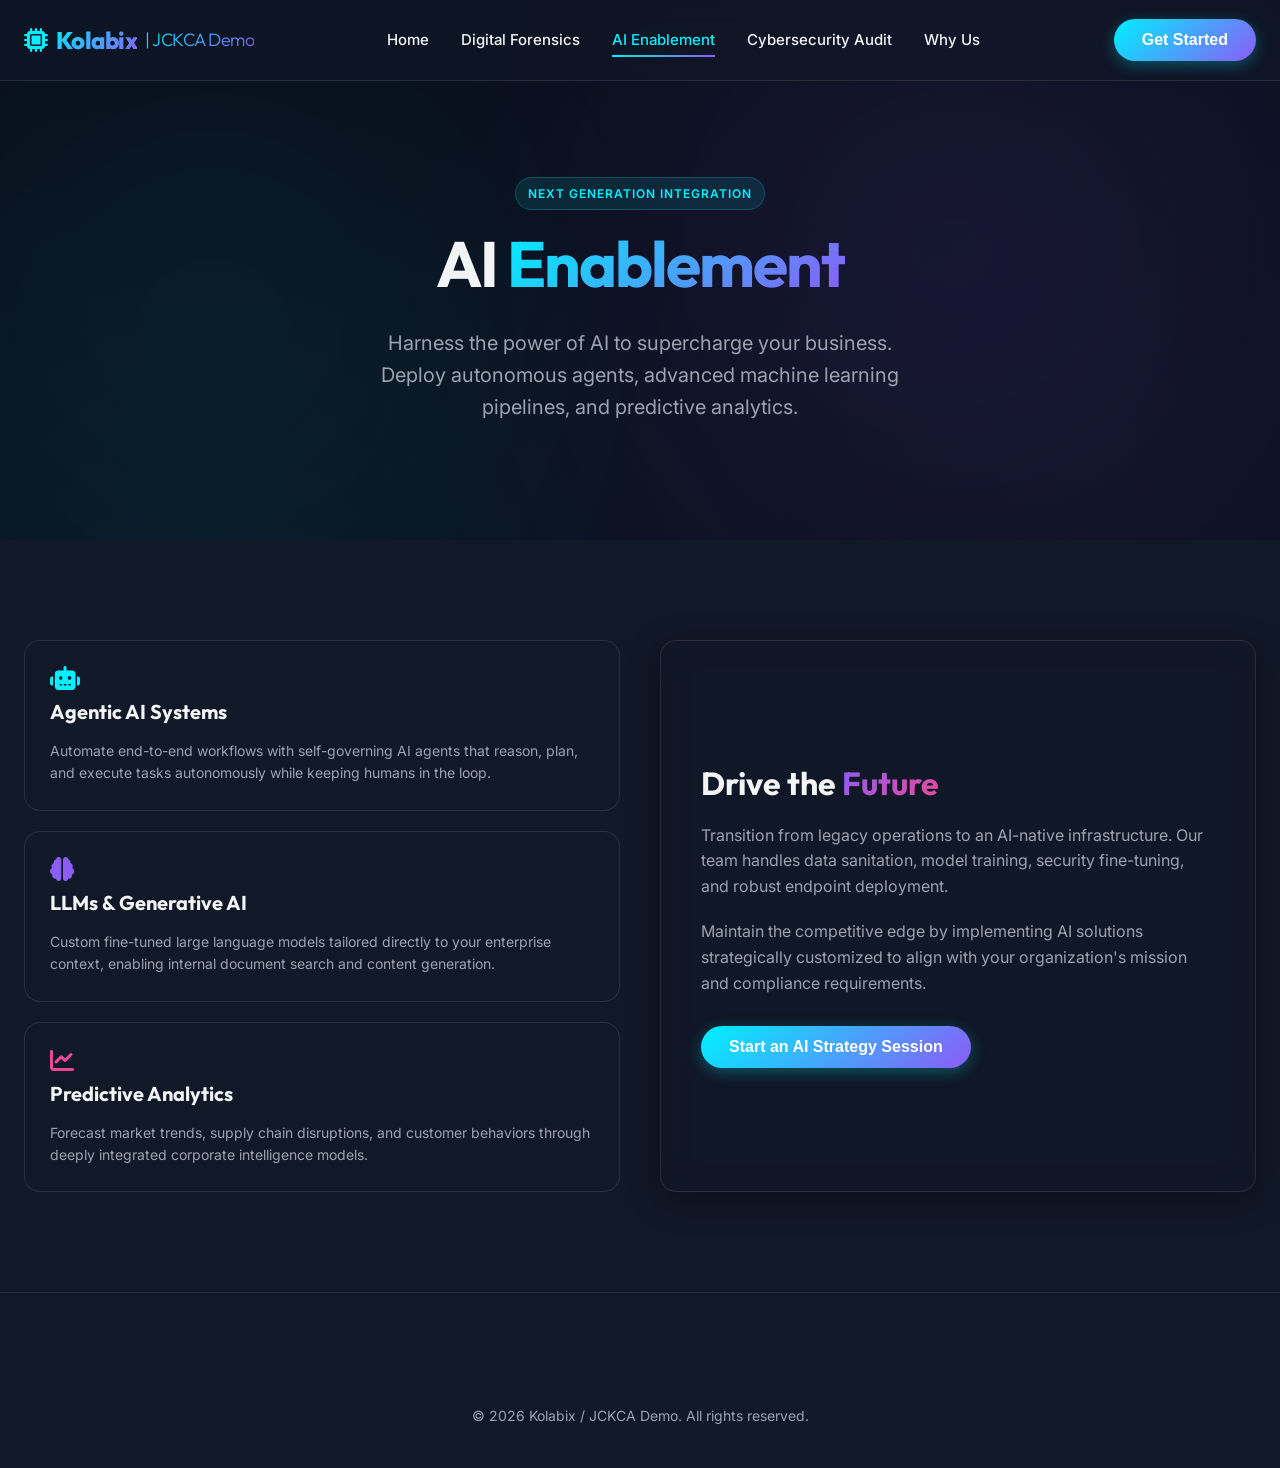
==== AI Enablement.html @ 346cc745 "Add modern hi-tech theme and content pages for jckcademo" ====
<!DOCTYPE html>
<html lang="en">
<head>
    <meta charset="UTF-8">
    <meta name="viewport" content="width=device-width, initial-scale=1.0">
    <title>AI Enablement - JCKCA Demo</title>
    <link rel="stylesheet" href="styles.css">
    <link rel="stylesheet" href="https://cdnjs.cloudflare.com/ajax/libs/font-awesome/6.4.0/css/all.min.css">
</head>
<body>
    <header>
        <div class="container nav-container">
            <a href="index.html" class="logo">
                <i class="fa-solid fa-microchip" style="color: var(--accent-cyan)"></i>
                <span>Kolabix</span> <span style="font-weight: 300; font-size: 18px; color: var(--text-secondary)">| JCKCA Demo</span>
            </a>
            
            <ul class="nav-links">
                <li><a href="index.html">Home</a></li>
                <li><a href="Digital%20Forensics.html">Digital Forensics</a></li>
                <li><a href="AI%20Enablement.html" class="active">AI Enablement</a></li>
                <li><a href="Cybersecurity%20Audit.html">Cybersecurity Audit</a></li>
                <li><a href="Why%20Us.html">Why Us</a></li>
            </ul>
            
            <button class="btn btn-primary" onclick="alert('Contact form coming soon!')">Get Started</button>
        </div>
    </header>

    <main>
        <section class="hero" style="min-height: 60vh; padding: 150px 0 50px;">
            <div class="container hero-grid" style="grid-template-columns: 1fr; text-align: center;">
                <div class="hero-content">
                    <span class="badge">Next Generation Integration</span>
                    <h1>AI <span class="text-gradient">Enablement</span></h1>
                    <p style="margin: 0 auto 40px;">Harness the power of AI to supercharge your business. Deploy autonomous agents, advanced machine learning pipelines, and predictive analytics.</p>
                </div>
            </div>
        </section>

        <section class="section-padding" style="background: var(--bg-secondary)">
            <div class="container">
                <div class="grid-2">
                    <div style="display: grid; grid-template-columns: 1fr; gap: 20px;">
                        <div class="feature-card" style="padding: 25px;">
                            <i class="fa-solid fa-robot" style="font-size: 24px; color: var(--accent-cyan); margin-bottom: 10px;"></i>
                            <h3 style="font-size: 20px;">Agentic AI Systems</h3>
                            <p style="font-size: 14px;">Automate end-to-end workflows with self-governing AI agents that reason, plan, and execute tasks autonomously while keeping humans in the loop.</p>
                        </div>
                        <div class="feature-card" style="padding: 25px;">
                            <i class="fa-solid fa-brain" style="font-size: 24px; color: var(--accent-purple); margin-bottom: 10px;"></i>
                            <h3 style="font-size: 20px;">LLMs & Generative AI</h3>
                            <p style="font-size: 14px;">Custom fine-tuned large language models tailored directly to your enterprise context, enabling internal document search and content generation.</p>
                        </div>
                        <div class="feature-card" style="padding: 25px;">
                            <i class="fa-solid fa-chart-line" style="font-size: 24px; color: var(--accent-pink); margin-bottom: 10px;"></i>
                            <h3 style="font-size: 20px;">Predictive Analytics</h3>
                            <p style="font-size: 14px;">Forecast market trends, supply chain disruptions, and customer behaviors through deeply integrated corporate intelligence models.</p>
                        </div>
                    </div>

                    <div class="glass-panel" style="display: flex; flex-direction: column; justify-content: center;">
                        <h2 style="font-size: 32px; margin-bottom: 20px;">Drive the <span class="text-gradient-alt">Future</span></h2>
                        <p style="color: var(--text-secondary); margin-bottom: 20px;">Transition from legacy operations to an AI-native infrastructure. Our team handles data sanitation, model training, security fine-tuning, and robust endpoint deployment.</p>
                        <p style="color: var(--text-secondary); margin-bottom: 30px;">Maintain the competitive edge by implementing AI solutions strategically customized to align with your organization's mission and compliance requirements.</p>
                        <button class="btn btn-primary" style="align-self: flex-start;">Start an AI Strategy Session</button>
                    </div>
                </div>
            </div>
        </section>
    </main>

    <footer style="margin-top: 0">
        <div class="container">
            <div class="footer-bottom" style="border-top: none">
                &copy; 2026 Kolabix / JCKCA Demo. All rights reserved.
            </div>
        </div>
    </footer>
</body>
</html>
---- styles.css ----
@import url('https://fonts.googleapis.com/css2?family=Inter:wght@300;400;500;600;700;800&family=Outfit:wght@400;500;600;700;800&display=swap');

:root {
  --bg-primary: #0a0f1c;
  --bg-secondary: #111827;
  --bg-glass: rgba(17, 24, 39, 0.7);
  --text-primary: #f3f4f6;
  --text-secondary: #9ca3af;
  --accent-cyan: #00f0ff;
  --accent-purple: #8b5cf6;
  --accent-pink: #ec4899;
  
  --gradient-primary: linear-gradient(135deg, var(--accent-cyan), var(--accent-purple));
  --gradient-secondary: linear-gradient(135deg, var(--accent-purple), var(--accent-pink));
  
  --glass-border: rgba(255, 255, 255, 0.1);
  --glass-shadow: 0 8px 32px 0 rgba(0, 0, 0, 0.37);
  
  --card-radius: 16px;
  --transition-fast: 0.2s ease;
  --transition-normal: 0.4s cubic-bezier(0.4, 0, 0.2, 1);
}

* {
  margin: 0;
  padding: 0;
  box-sizing: border-box;
}

body {
  font-family: 'Inter', sans-serif;
  background-color: var(--bg-primary);
  color: var(--text-primary);
  line-height: 1.6;
  overflow-x: hidden;
  background-image: 
    radial-gradient(circle at 15% 50%, rgba(0, 240, 255, 0.05) 0%, transparent 50%),
    radial-gradient(circle at 85% 30%, rgba(139, 92, 246, 0.05) 0%, transparent 50%);
}

h1, h2, h3, h4, h5, h6 {
  font-family: 'Outfit', sans-serif;
  font-weight: 700;
  line-height: 1.2;
}

a {
  text-decoration: none;
  color: inherit;
  transition: color var(--transition-fast);
}

.container {
  max-width: 1280px;
  margin: 0 auto;
  padding: 0 24px;
}

/* Typography elements */
.text-gradient {
  background: var(--gradient-primary);
  -webkit-background-clip: text;
  -webkit-text-fill-color: transparent;
  background-clip: text;
}

.text-gradient-alt {
  background: var(--gradient-secondary);
  -webkit-background-clip: text;
  -webkit-text-fill-color: transparent;
  background-clip: text;
}

/* Header & Nav */
header {
  position: fixed;
  top: 0;
  left: 0;
  width: 100%;
  z-index: 1000;
  background: var(--bg-glass);
  backdrop-filter: blur(12px);
  -webkit-backdrop-filter: blur(12px);
  border-bottom: 1px solid var(--glass-border);
  transition: all var(--transition-normal);
}

.nav-container {
  display: flex;
  justify-content: space-between;
  align-items: center;
  height: 80px;
}

.logo {
  font-family: 'Outfit', sans-serif;
  font-size: 24px;
  font-weight: 800;
  letter-spacing: -0.5px;
  display: flex;
  align-items: center;
  gap: 8px;
}

.logo span {
  background: var(--gradient-primary);
  -webkit-background-clip: text;
  -webkit-text-fill-color: transparent;
}

.nav-links {
  display: flex;
  gap: 32px;
  list-style: none;
}

.nav-links a {
  font-weight: 500;
  font-size: 15px;
  color: var(--text-primary);
  position: relative;
  padding: 8px 0;
}

.nav-links a::after {
  content: '';
  position: absolute;
  bottom: 0;
  left: 0;
  width: 0;
  height: 2px;
  background: var(--gradient-primary);
  transition: width var(--transition-normal);
}

.nav-links a:hover::after,
.nav-links a.active::after {
  width: 100%;
}

.nav-links a.active {
  color: var(--accent-cyan);
}

.btn {
  display: inline-block;
  padding: 12px 28px;
  border-radius: 30px;
  font-weight: 600;
  font-size: 16px;
  cursor: pointer;
  transition: all var(--transition-normal);
  border: none;
  outline: none;
}

.btn-primary {
  background: var(--gradient-primary);
  color: #fff;
  box-shadow: 0 4px 15px rgba(0, 240, 255, 0.3);
}

.btn-primary:hover {
  transform: translateY(-2px);
  box-shadow: 0 8px 25px rgba(0, 240, 255, 0.4);
  background: linear-gradient(135deg, var(--accent-purple), var(--accent-cyan));
}

.btn-outline {
  background: transparent;
  color: var(--text-primary);
  border: 1px solid var(--glass-border);
  backdrop-filter: blur(10px);
}

.btn-outline:hover {
  background: rgba(255, 255, 255, 0.05);
  border-color: var(--accent-cyan);
  color: var(--accent-cyan);
}

/* Hero Section */
.hero {
  padding: 180px 0 100px;
  min-height: 100vh;
  display: flex;
  align-items: center;
  position: relative;
}

.hero::before {
  content: '';
  position: absolute;
  top: 10%;
  right: 10%;
  width: 400px;
  height: 400px;
  background: var(--accent-purple);
  filter: blur(150px);
  opacity: 0.15;
  border-radius: 50%;
  z-index: -1;
}

.hero::after {
  content: '';
  position: absolute;
  bottom: 10%;
  left: 5%;
  width: 300px;
  height: 300px;
  background: var(--accent-cyan);
  filter: blur(150px);
  opacity: 0.15;
  border-radius: 50%;
  z-index: -1;
}

.hero-grid {
  display: grid;
  grid-template-columns: 1fr 1fr;
  gap: 60px;
  align-items: center;
}

.hero-content h1 {
  font-size: 64px;
  margin-bottom: 24px;
  letter-spacing: -2px;
}

.hero-content p {
  font-size: 20px;
  color: var(--text-secondary);
  margin-bottom: 40px;
  max-width: 540px;
}

.hero-btns {
  display: flex;
  gap: 20px;
}

.hero-image {
  position: relative;
}

.glass-panel {
  background: var(--bg-glass);
  backdrop-filter: blur(16px);
  -webkit-backdrop-filter: blur(16px);
  border: 1px solid var(--glass-border);
  border-radius: var(--card-radius);
  padding: 40px;
  box-shadow: var(--glass-shadow);
  position: relative;
  overflow: hidden;
}

.glass-panel::before {
  content: '';
  position: absolute;
  top: 0;
  left: -100%;
  width: 50%;
  height: 100%;
  background: linear-gradient(90deg, transparent, rgba(255,255,255,0.05), transparent);
  transform: skewX(-20deg);
  animation: shine 8s infinite;
}

@keyframes shine {
  0% { left: -100%; }
  20% { left: 200%; }
  100% { left: 200%; }
}

/* Feature Cards */
.section-padding {
  padding: 100px 0;
}

.section-header {
  text-align: center;
  margin-bottom: 64px;
}

.section-header h2 {
  font-size: 40px;
  margin-bottom: 16px;
}

.section-header p {
  color: var(--text-secondary);
  font-size: 18px;
  max-width: 600px;
  margin: 0 auto;
}

.grid-3 {
  display: grid;
  grid-template-columns: repeat(3, 1fr);
  gap: 30px;
}

.grid-2 {
  display: grid;
  grid-template-columns: repeat(2, 1fr);
  gap: 40px;
}

.feature-card {
  background: var(--bg-secondary);
  border: 1px solid var(--glass-border);
  border-radius: var(--card-radius);
  padding: 40px 30px;
  transition: all var(--transition-normal);
  position: relative;
  overflow: hidden;
  z-index: 1;
}

.feature-card::before {
  content: '';
  position: absolute;
  top: 0;
  left: 0;
  width: 100%;
  height: 100%;
  background: var(--gradient-primary);
  opacity: 0;
  z-index: -1;
  transition: opacity var(--transition-normal);
}

.feature-card:hover {
  transform: translateY(-10px);
  border-color: transparent;
  box-shadow: 0 20px 40px rgba(0, 0, 0, 0.4);
}

.feature-card:hover::before {
  opacity: 0.05;
}

.feature-icon {
  width: 60px;
  height: 60px;
  border-radius: 16px;
  background: rgba(255, 255, 255, 0.03);
  display: flex;
  align-items: center;
  justify-content: center;
  margin-bottom: 24px;
  font-size: 28px;
  color: var(--accent-cyan);
  border: 1px solid rgba(0, 240, 255, 0.1);
  transition: all var(--transition-normal);
}

.feature-card:hover .feature-icon {
  background: var(--gradient-primary);
  color: white;
  border-color: transparent;
  transform: scale(1.1) rotate(5deg);
}

.feature-card h3 {
  font-size: 24px;
  margin-bottom: 16px;
}

.feature-card p {
  color: var(--text-secondary);
}

/* Footer */
footer {
  background: var(--bg-secondary);
  border-top: 1px solid var(--glass-border);
  padding: 80px 0 40px;
  margin-top: 50px;
}

.footer-grid {
  display: grid;
  grid-template-columns: 2fr 1fr 1fr 1fr;
  gap: 40px;
  margin-bottom: 60px;
}

.footer-about p {
  color: var(--text-secondary);
  margin-top: 16px;
  max-width: 300px;
}

.footer-links h4 {
  font-size: 18px;
  margin-bottom: 24px;
  color: #fff;
}

.footer-links ul {
  list-style: none;
}

.footer-links li {
  margin-bottom: 12px;
}

.footer-links a {
  color: var(--text-secondary);
}

.footer-links a:hover {
  color: var(--accent-cyan);
}

.footer-bottom {
  text-align: center;
  padding-top: 32px;
  border-top: 1px solid var(--glass-border);
  color: var(--text-secondary);
  font-size: 14px;
}

.badge {
  display: inline-block;
  padding: 6px 12px;
  background: rgba(0, 240, 255, 0.1);
  color: var(--accent-cyan);
  border: 1px solid rgba(0, 240, 255, 0.2);
  border-radius: 20px;
  font-size: 12px;
  font-weight: 600;
  letter-spacing: 1px;
  text-transform: uppercase;
  margin-bottom: 16px;
}

/* Responsive */
@media (max-width: 992px) {
  .hero-grid {
    grid-template-columns: 1fr;
    text-align: center;
  }
  
  .hero-content p {
    margin: 0 auto 40px;
  }
  
  .hero-btns {
    justify-content: center;
  }
  
  .grid-3 {
    grid-template-columns: repeat(2, 1fr);
  }
}

@media (max-width: 768px) {
  .nav-links {
    display: none;
  }
  
  .hero-content h1 {
    font-size: 48px;
  }
  
  .grid-3, .grid-2 {
    grid-template-columns: 1fr;
  }
  
  .footer-grid {
    grid-template-columns: 1fr 1fr;
  }
}

@media (max-width: 480px) {
  .footer-grid {
    grid-template-columns: 1fr;
  }
  
  .hero-content h1 {
    font-size: 36px;
  }
}
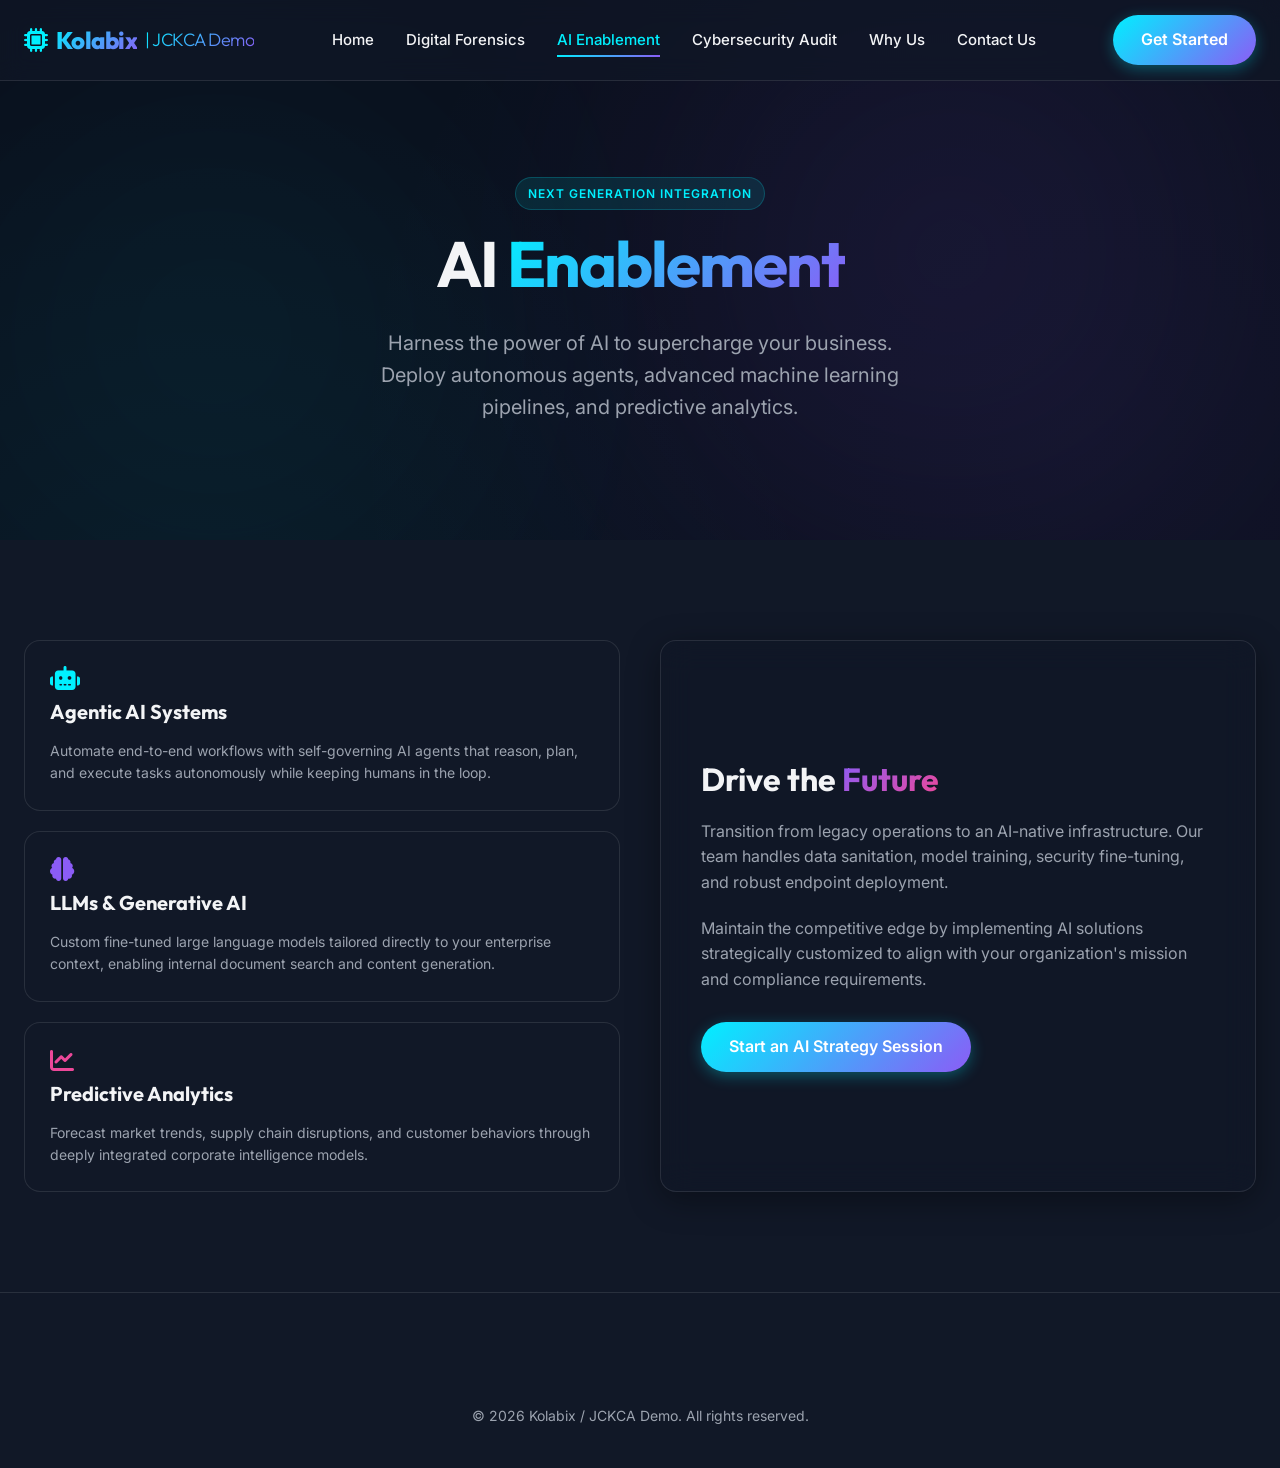
==== commit e93077a4: "Add Contact Us page and update CTAs" ====
--- a/AI Enablement.html
+++ b/AI Enablement.html
@@ -21,9 +21,10 @@
                 <li><a href="AI%20Enablement.html" class="active">AI Enablement</a></li>
                 <li><a href="Cybersecurity%20Audit.html">Cybersecurity Audit</a></li>
                 <li><a href="Why%20Us.html">Why Us</a></li>
+                <li><a href="Contact%20us.html">Contact Us</a></li>
             </ul>
             
-            <button class="btn btn-primary" onclick="alert('Contact form coming soon!')">Get Started</button>
+            <a href="Contact%20us.html" class="btn btn-primary">Get Started</a>
         </div>
     </header>
 
@@ -63,7 +64,7 @@
                         <h2 style="font-size: 32px; margin-bottom: 20px;">Drive the <span class="text-gradient-alt">Future</span></h2>
                         <p style="color: var(--text-secondary); margin-bottom: 20px;">Transition from legacy operations to an AI-native infrastructure. Our team handles data sanitation, model training, security fine-tuning, and robust endpoint deployment.</p>
                         <p style="color: var(--text-secondary); margin-bottom: 30px;">Maintain the competitive edge by implementing AI solutions strategically customized to align with your organization's mission and compliance requirements.</p>
-                        <button class="btn btn-primary" style="align-self: flex-start;">Start an AI Strategy Session</button>
+                        <a href="Contact%20us.html" class="btn btn-primary" style="align-self: flex-start;">Start an AI Strategy Session</a>
                     </div>
                 </div>
             </div>
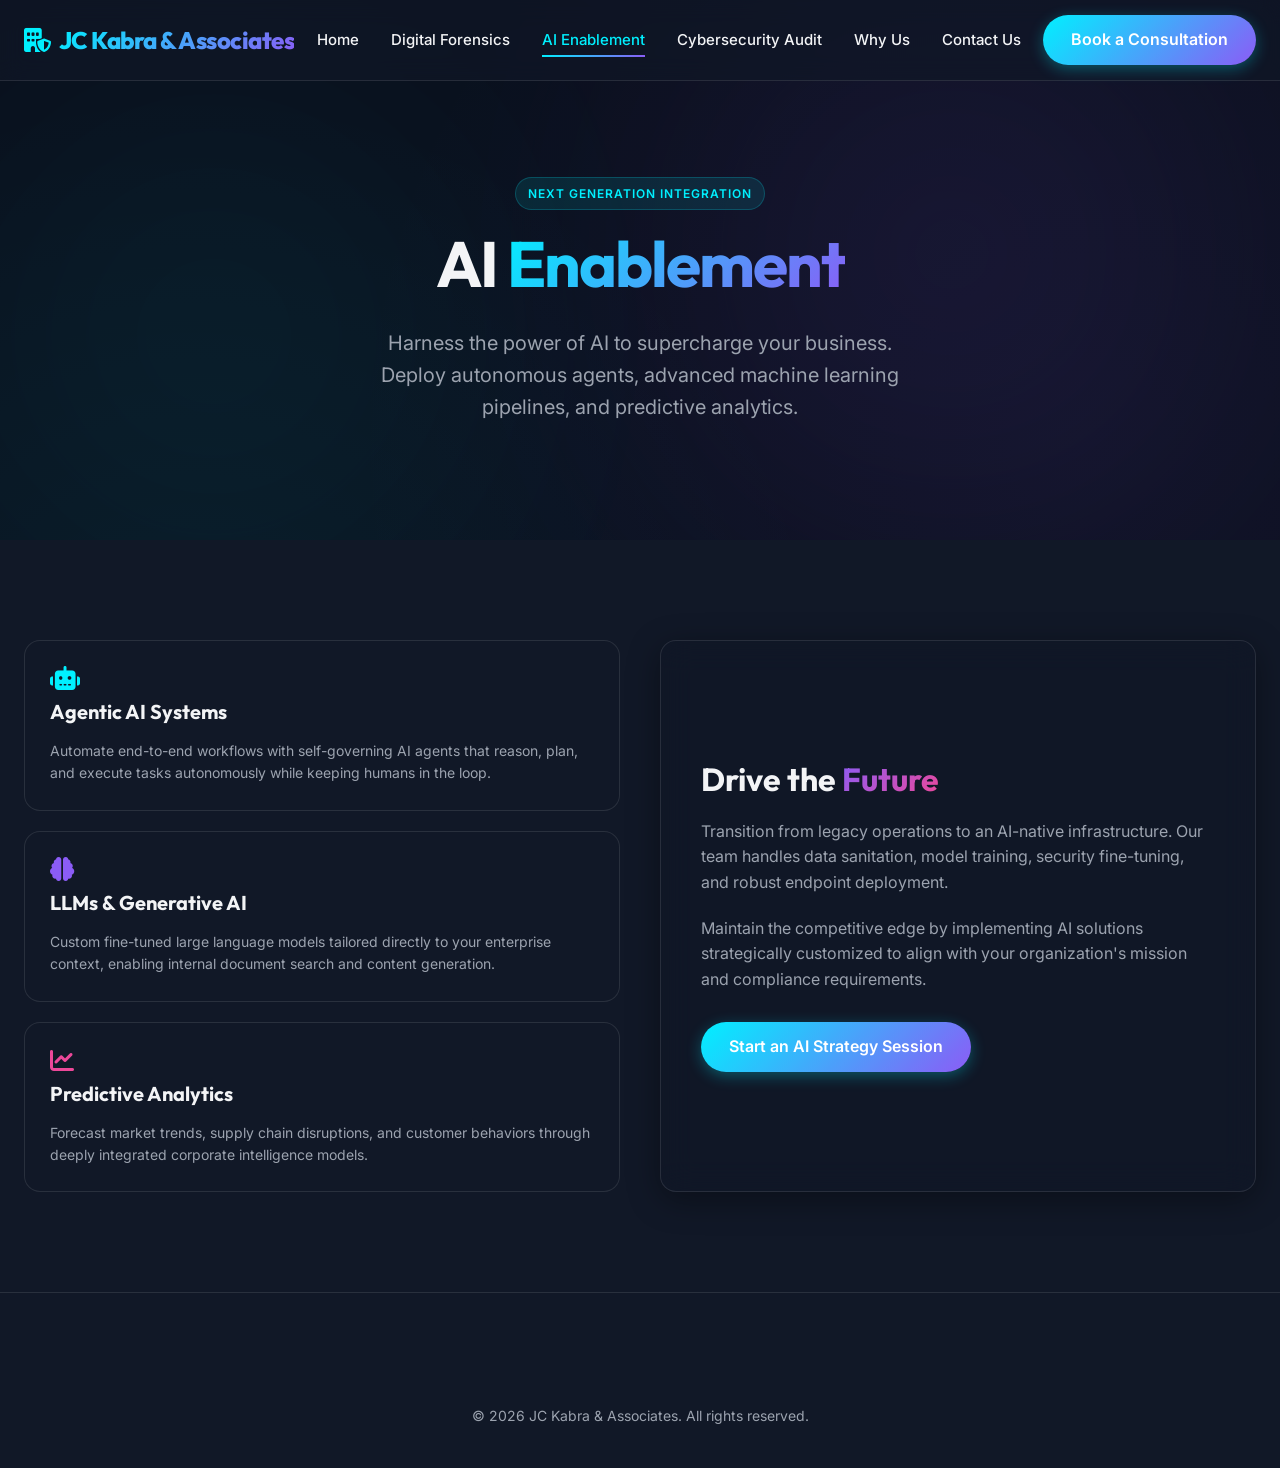
==== commit fb9c5fe7: "Update homepage content from mockup & update header/footer logo" ====
--- a/AI Enablement.html
+++ b/AI Enablement.html
@@ -11,8 +11,8 @@
     <header>
         <div class="container nav-container">
             <a href="index.html" class="logo">
-                <i class="fa-solid fa-microchip" style="color: var(--accent-cyan)"></i>
-                <span>Kolabix</span> <span style="font-weight: 300; font-size: 18px; color: var(--text-secondary)">| JCKCA Demo</span>
+                <i class="fa-solid fa-building-shield" style="color: var(--accent-cyan)"></i>
+                <span>JC Kabra & Associates</span>
             </a>
             
             <ul class="nav-links">
@@ -24,7 +24,7 @@
                 <li><a href="Contact%20us.html">Contact Us</a></li>
             </ul>
             
-            <a href="Contact%20us.html" class="btn btn-primary">Get Started</a>
+            <a href="Contact%20us.html" class="btn btn-primary">Book a Consultation</a>
         </div>
     </header>
 
@@ -74,7 +74,7 @@
     <footer style="margin-top: 0">
         <div class="container">
             <div class="footer-bottom" style="border-top: none">
-                &copy; 2026 Kolabix / JCKCA Demo. All rights reserved.
+                &copy; 2026 JC Kabra & Associates. All rights reserved.
             </div>
         </div>
     </footer>
--- a/styles.css
+++ b/styles.css
@@ -303,6 +303,12 @@
   gap: 30px;
 }
 
+.grid-4 {
+  display: grid;
+  grid-template-columns: repeat(4, 1fr);
+  gap: 30px;
+}
+
 .grid-2 {
   display: grid;
   grid-template-columns: repeat(2, 1fr);
@@ -457,6 +463,10 @@
   .grid-3 {
     grid-template-columns: repeat(2, 1fr);
   }
+  
+  .grid-4 {
+    grid-template-columns: repeat(2, 1fr);
+  }
 }
 
 @media (max-width: 768px) {
@@ -468,7 +478,7 @@
     font-size: 48px;
   }
   
-  .grid-3, .grid-2 {
+  .grid-3, .grid-4, .grid-2 {
     grid-template-columns: 1fr;
   }
   
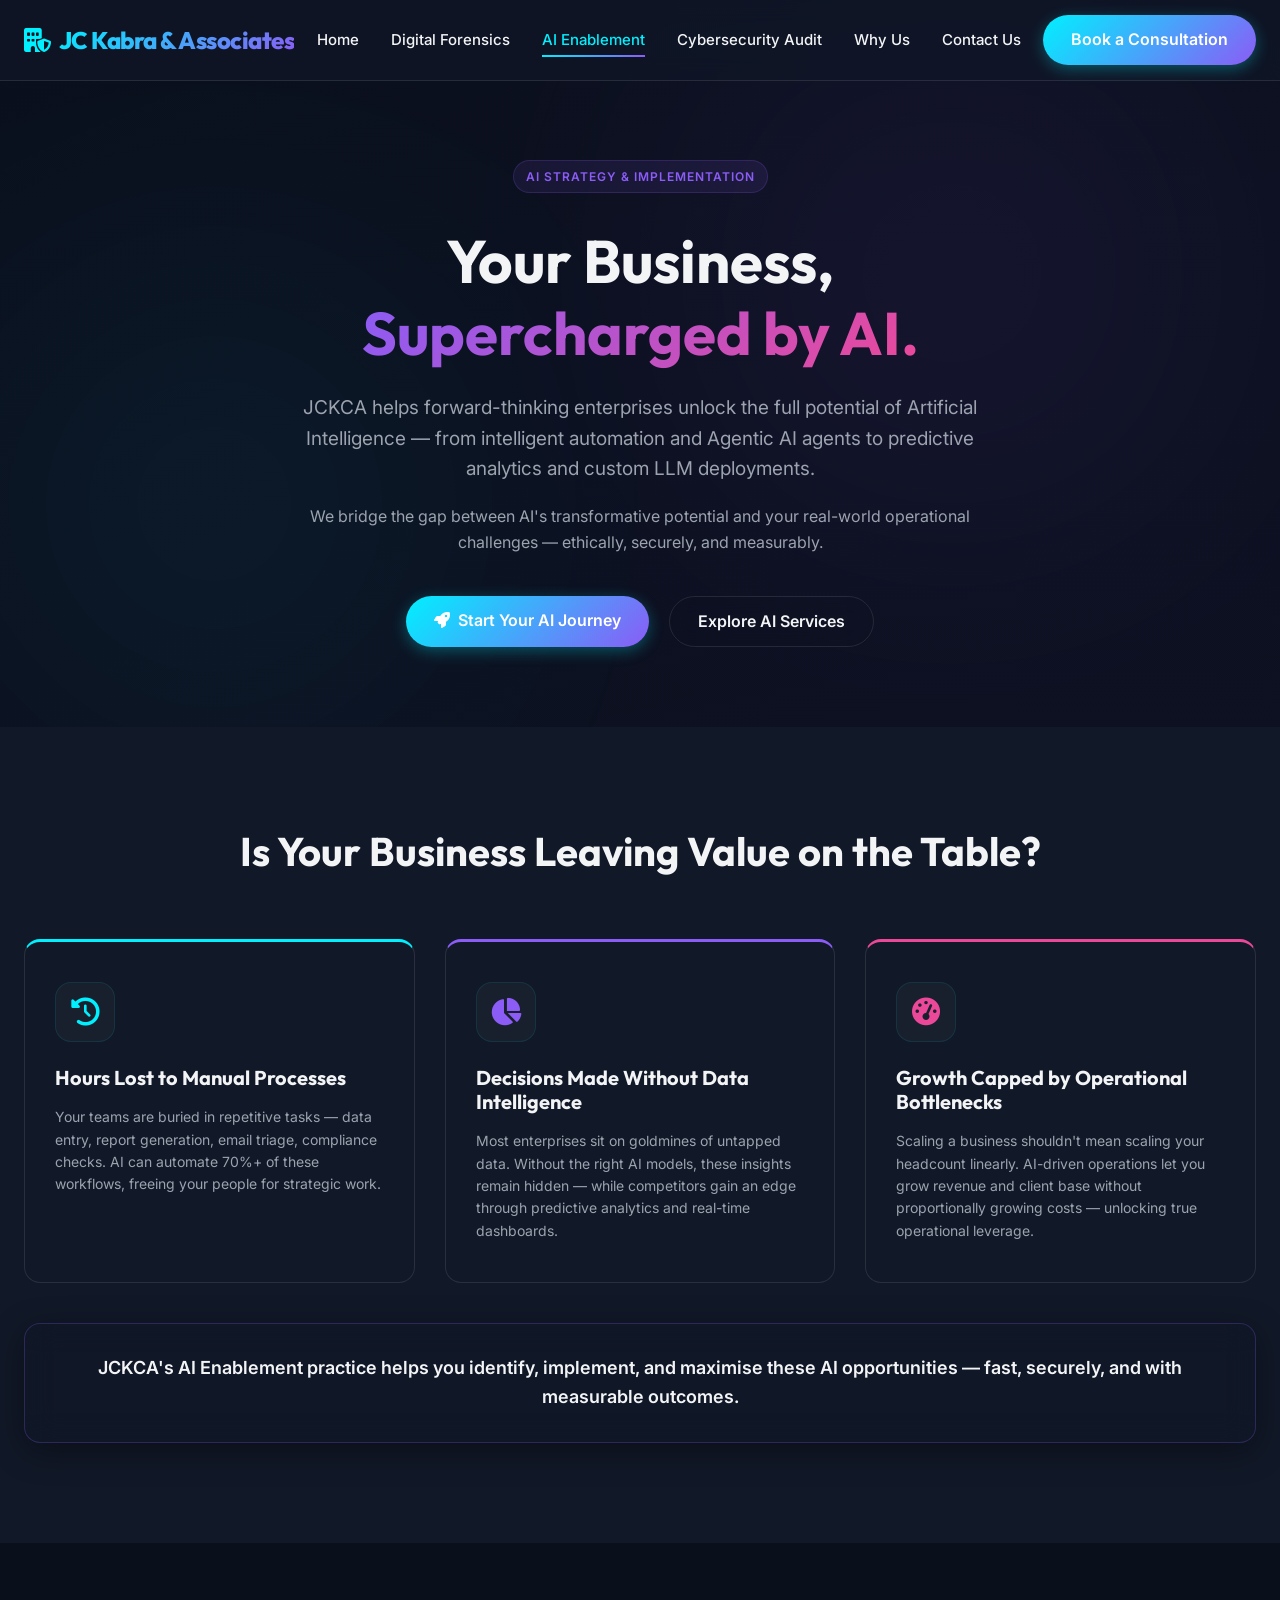
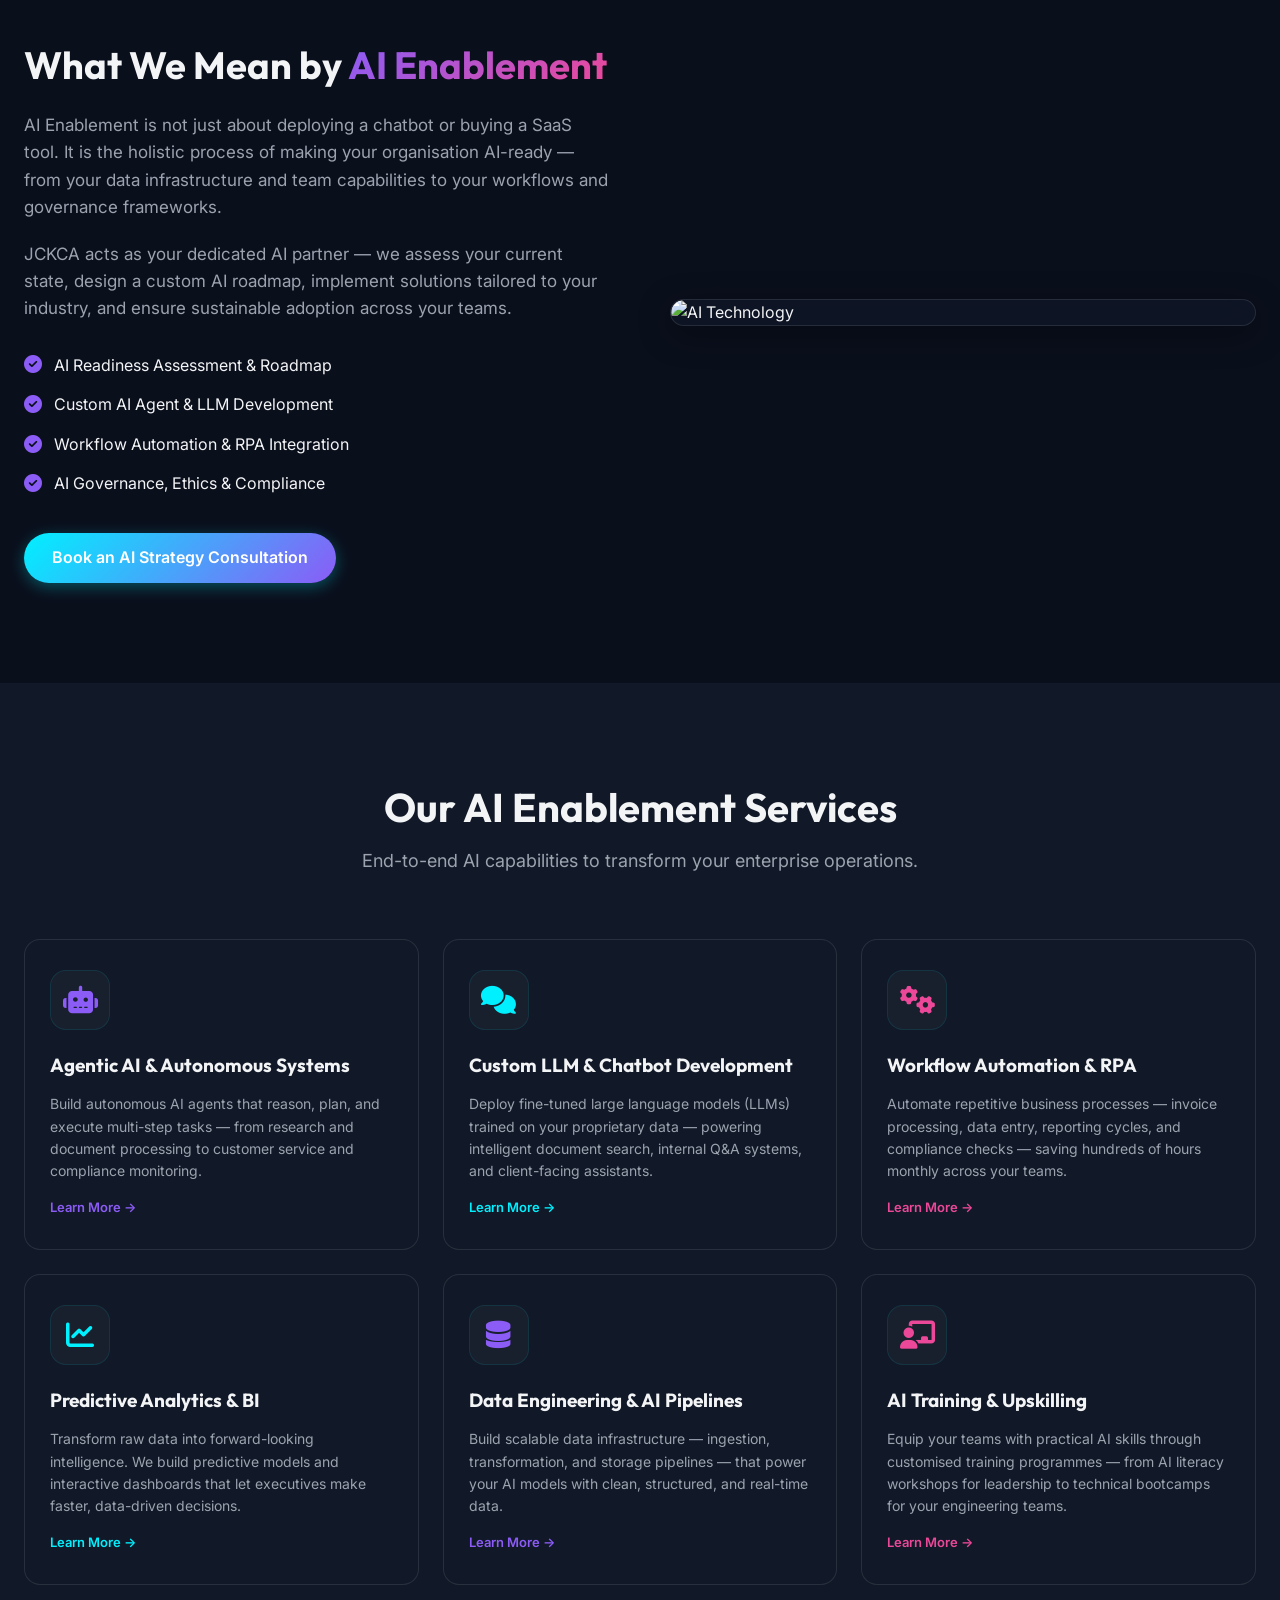
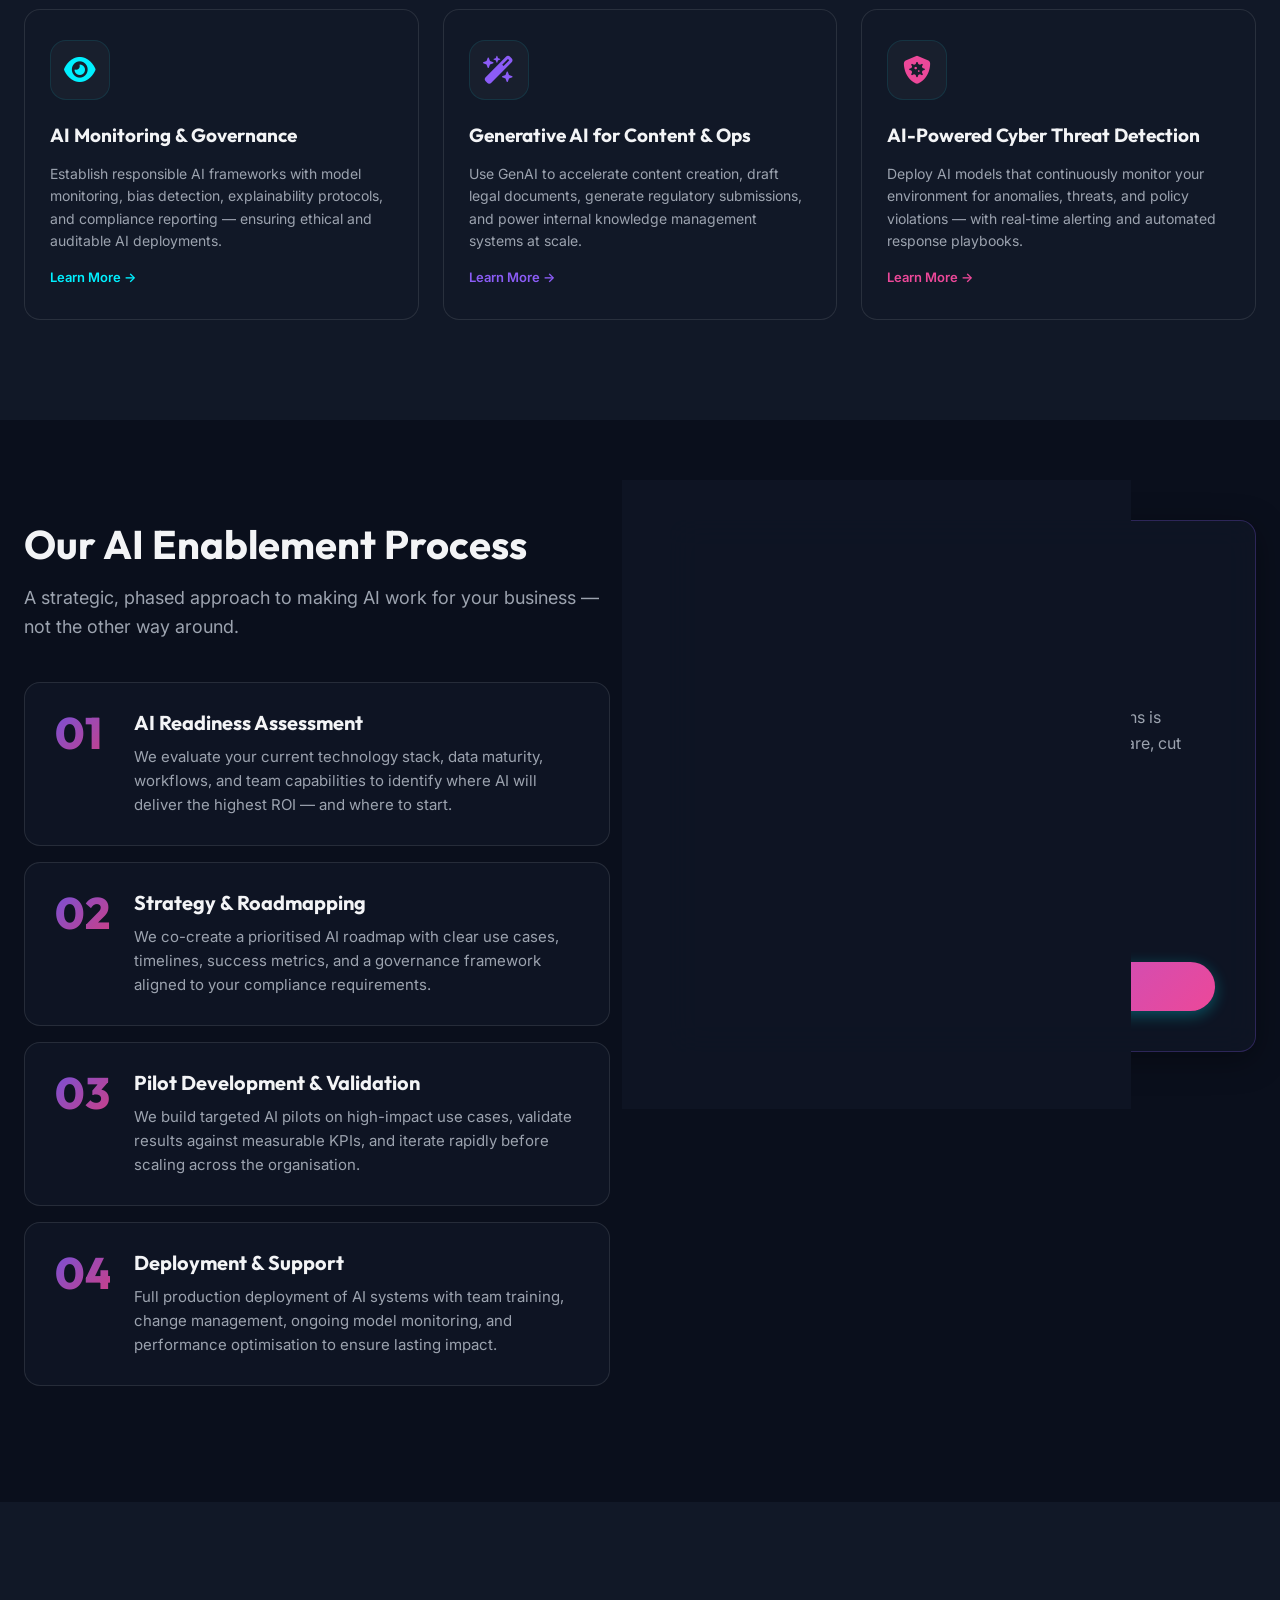
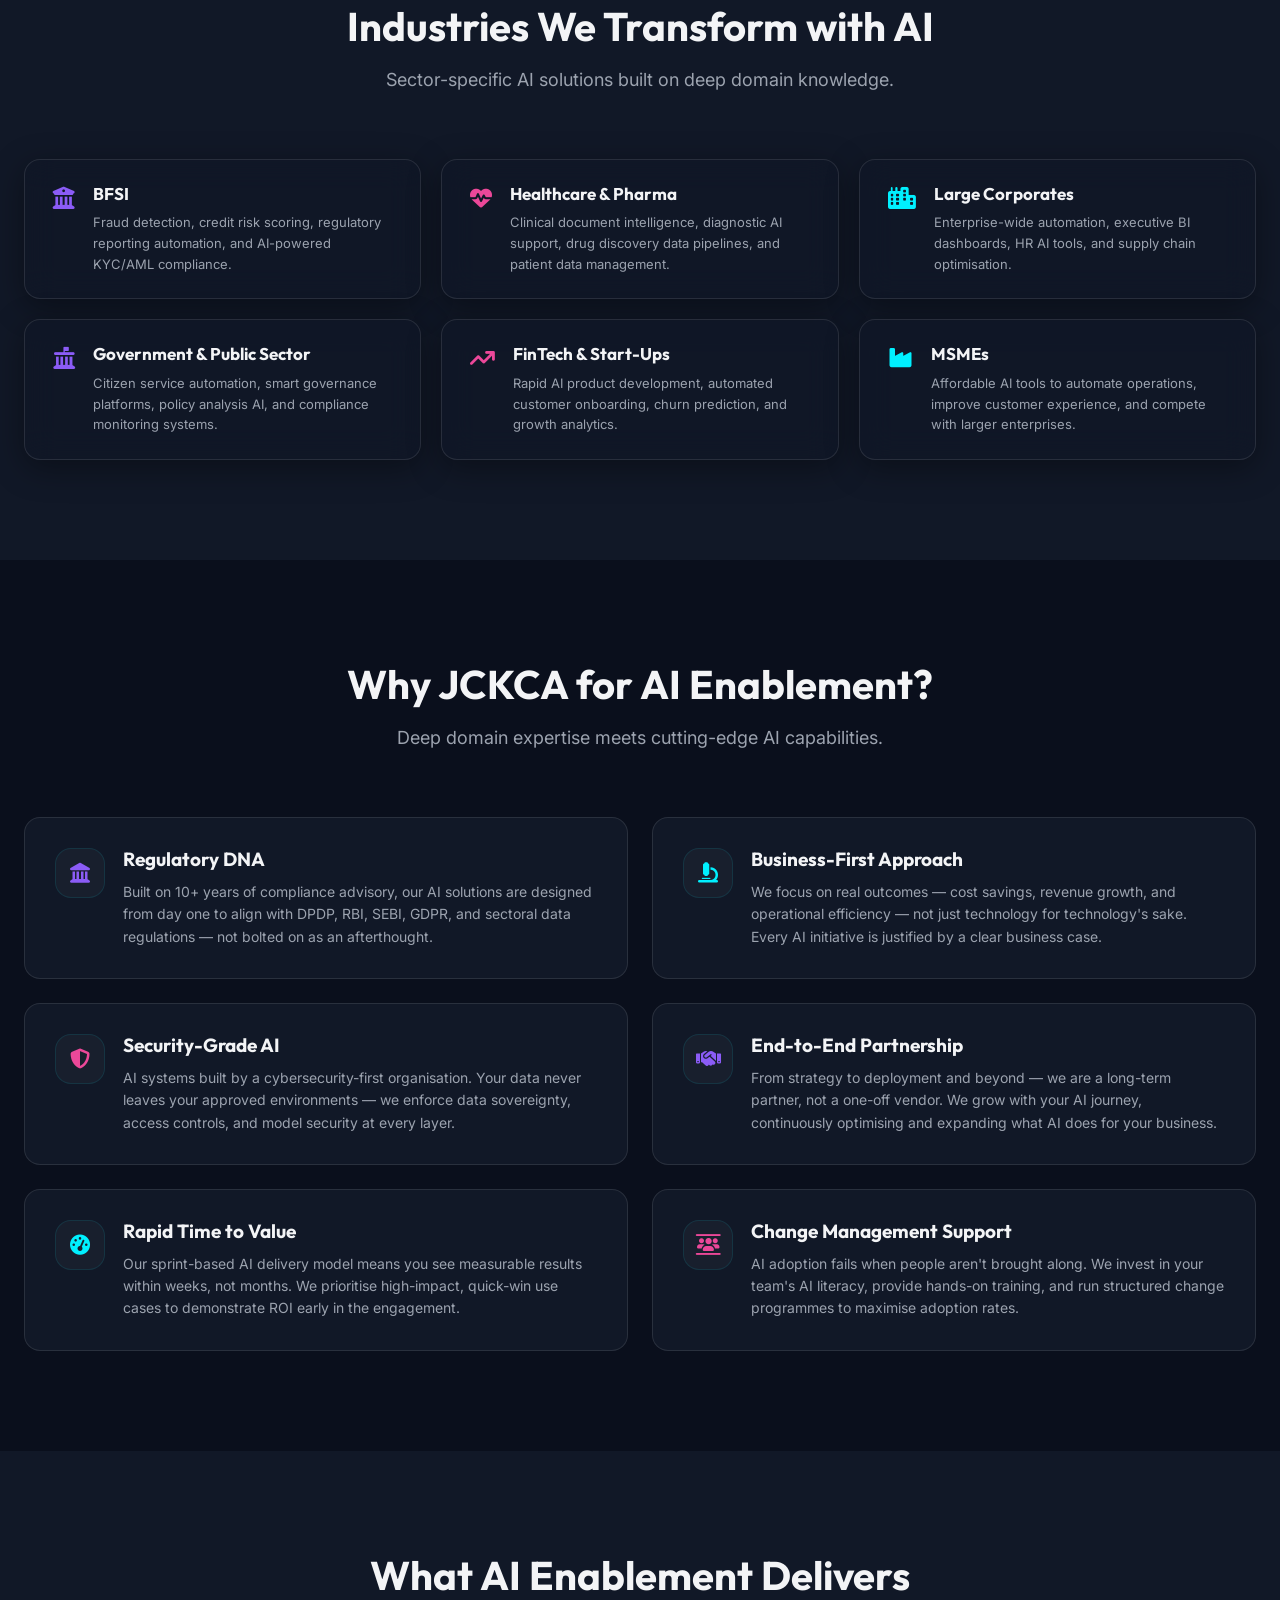
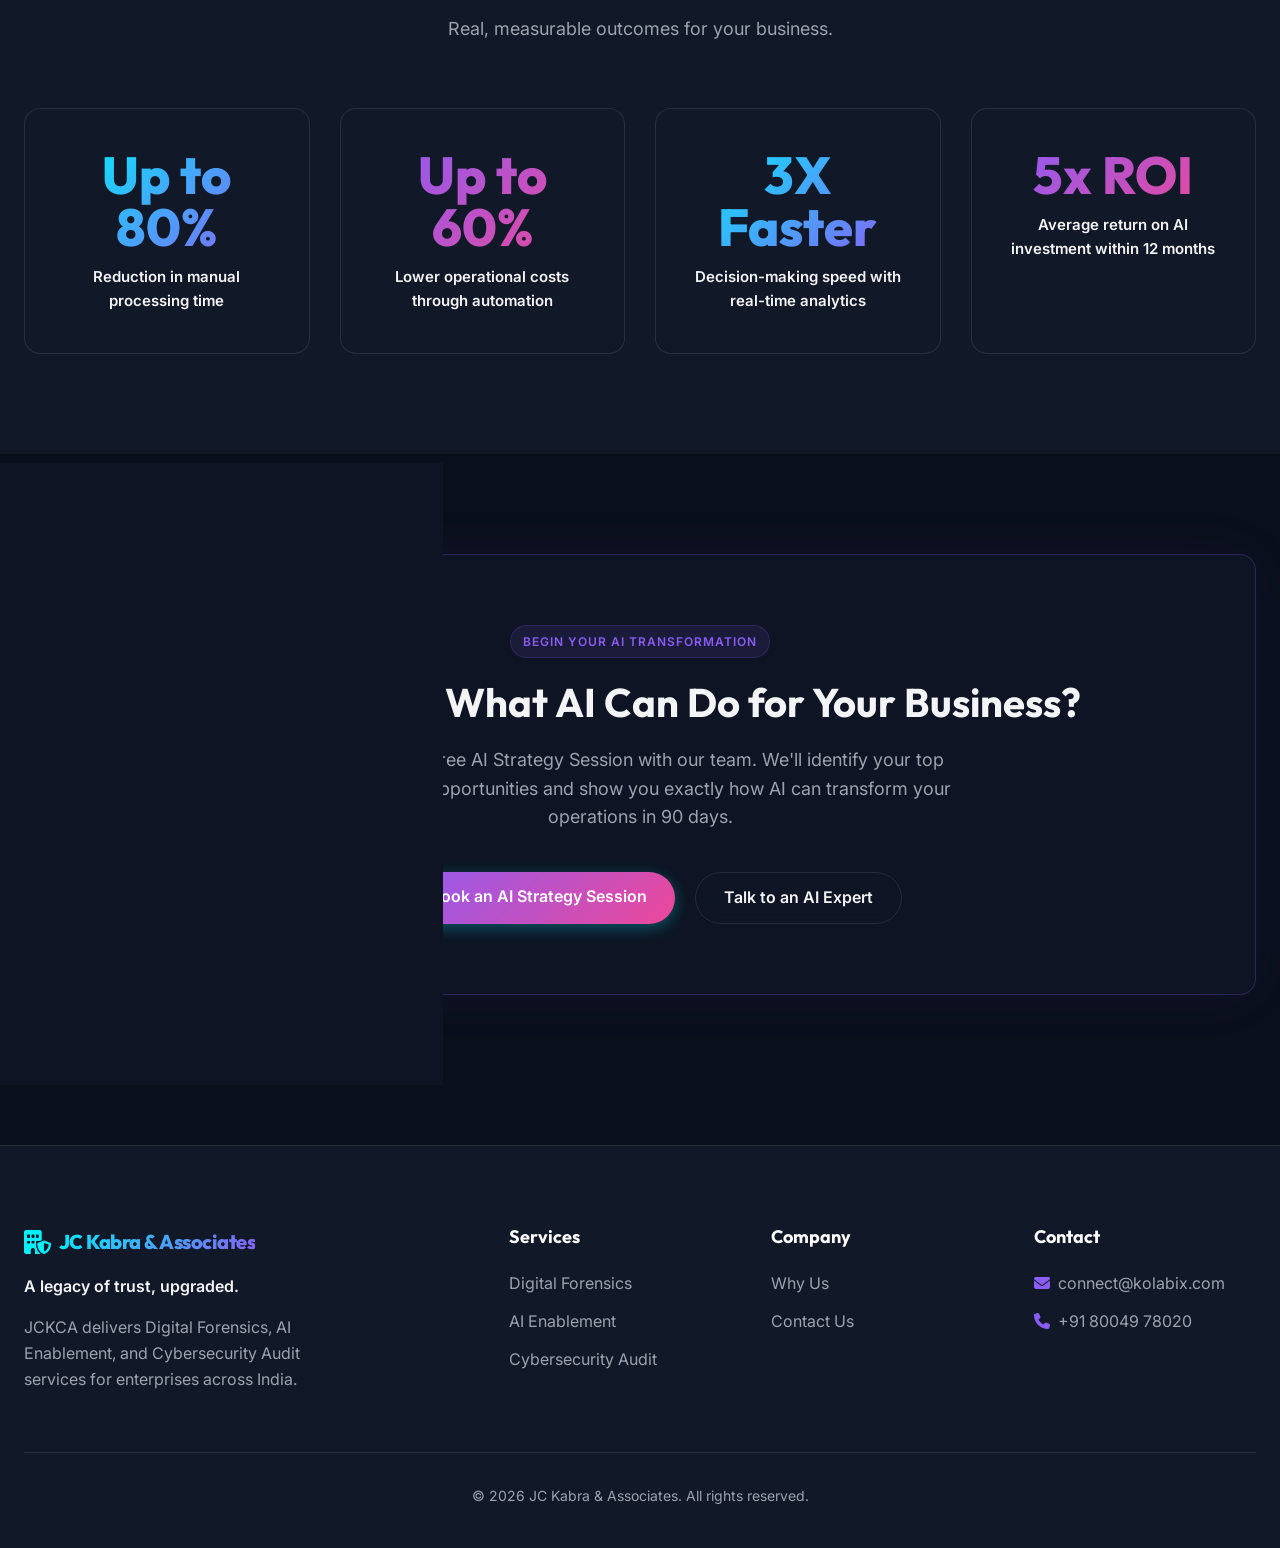
==== commit ea4d31fa: "Rebuild AI Enablement page from mockup" ====
--- a/AI Enablement.html
+++ b/AI Enablement.html
@@ -3,9 +3,58 @@
 <head>
     <meta charset="UTF-8">
     <meta name="viewport" content="width=device-width, initial-scale=1.0">
-    <title>AI Enablement - JCKCA Demo</title>
+    <title>AI Enablement - JC Kabra & Associates</title>
+    <meta name="description" content="JCKCA helps enterprises harness Agentic AI, LLMs, and machine learning to automate workflows, improve decisions, and drive measurable ROI.">
     <link rel="stylesheet" href="styles.css">
     <link rel="stylesheet" href="https://cdnjs.cloudflare.com/ajax/libs/font-awesome/6.4.0/css/all.min.css">
+    <style>
+        .process-step {
+            display: flex;
+            gap: 24px;
+            align-items: flex-start;
+            padding: 28px 30px;
+            background: var(--bg-glass);
+            border: 1px solid var(--glass-border);
+            border-radius: var(--card-radius);
+            margin-bottom: 16px;
+            transition: all var(--transition-normal);
+        }
+        .process-step:hover {
+            border-color: var(--accent-purple);
+            background: rgba(139, 92, 246, 0.02);
+        }
+        .process-num {
+            font-family: 'Outfit', sans-serif;
+            font-size: 44px;
+            font-weight: 800;
+            line-height: 1;
+            min-width: 55px;
+            background: var(--gradient-secondary);
+            -webkit-background-clip: text;
+            background-clip: text;
+            -webkit-text-fill-color: transparent;
+            opacity: 0.85;
+        }
+        .stat-card {
+            text-align: center;
+            padding: 40px 30px;
+            background: var(--bg-secondary);
+            border: 1px solid var(--glass-border);
+            border-radius: var(--card-radius);
+            transition: all var(--transition-normal);
+        }
+        .stat-card:hover {
+            transform: translateY(-6px);
+            border-color: var(--accent-purple);
+        }
+        .stat-card .stat-num {
+            font-family: 'Outfit', sans-serif;
+            font-size: 52px;
+            font-weight: 800;
+            line-height: 1;
+            margin-bottom: 12px;
+        }
+    </style>
 </head>
 <body>
     <header>
@@ -14,7 +63,6 @@
                 <i class="fa-solid fa-building-shield" style="color: var(--accent-cyan)"></i>
                 <span>JC Kabra & Associates</span>
             </a>
-            
             <ul class="nav-links">
                 <li><a href="index.html">Home</a></li>
                 <li><a href="Digital%20Forensics.html">Digital Forensics</a></li>
@@ -23,57 +71,409 @@
                 <li><a href="Why%20Us.html">Why Us</a></li>
                 <li><a href="Contact%20us.html">Contact Us</a></li>
             </ul>
-            
             <a href="Contact%20us.html" class="btn btn-primary">Book a Consultation</a>
         </div>
     </header>
 
     <main>
-        <section class="hero" style="min-height: 60vh; padding: 150px 0 50px;">
-            <div class="container hero-grid" style="grid-template-columns: 1fr; text-align: center;">
-                <div class="hero-content">
-                    <span class="badge">Next Generation Integration</span>
-                    <h1>AI <span class="text-gradient">Enablement</span></h1>
-                    <p style="margin: 0 auto 40px;">Harness the power of AI to supercharge your business. Deploy autonomous agents, advanced machine learning pipelines, and predictive analytics.</p>
-                </div>
-            </div>
-        </section>
-
-        <section class="section-padding" style="background: var(--bg-secondary)">
-            <div class="container">
-                <div class="grid-2">
-                    <div style="display: grid; grid-template-columns: 1fr; gap: 20px;">
-                        <div class="feature-card" style="padding: 25px;">
-                            <i class="fa-solid fa-robot" style="font-size: 24px; color: var(--accent-cyan); margin-bottom: 10px;"></i>
-                            <h3 style="font-size: 20px;">Agentic AI Systems</h3>
-                            <p style="font-size: 14px;">Automate end-to-end workflows with self-governing AI agents that reason, plan, and execute tasks autonomously while keeping humans in the loop.</p>
-                        </div>
-                        <div class="feature-card" style="padding: 25px;">
-                            <i class="fa-solid fa-brain" style="font-size: 24px; color: var(--accent-purple); margin-bottom: 10px;"></i>
-                            <h3 style="font-size: 20px;">LLMs & Generative AI</h3>
-                            <p style="font-size: 14px;">Custom fine-tuned large language models tailored directly to your enterprise context, enabling internal document search and content generation.</p>
-                        </div>
-                        <div class="feature-card" style="padding: 25px;">
-                            <i class="fa-solid fa-chart-line" style="font-size: 24px; color: var(--accent-pink); margin-bottom: 10px;"></i>
-                            <h3 style="font-size: 20px;">Predictive Analytics</h3>
-                            <p style="font-size: 14px;">Forecast market trends, supply chain disruptions, and customer behaviors through deeply integrated corporate intelligence models.</p>
-                        </div>
-                    </div>
-
-                    <div class="glass-panel" style="display: flex; flex-direction: column; justify-content: center;">
-                        <h2 style="font-size: 32px; margin-bottom: 20px;">Drive the <span class="text-gradient-alt">Future</span></h2>
-                        <p style="color: var(--text-secondary); margin-bottom: 20px;">Transition from legacy operations to an AI-native infrastructure. Our team handles data sanitation, model training, security fine-tuning, and robust endpoint deployment.</p>
-                        <p style="color: var(--text-secondary); margin-bottom: 30px;">Maintain the competitive edge by implementing AI solutions strategically customized to align with your organization's mission and compliance requirements.</p>
-                        <a href="Contact%20us.html" class="btn btn-primary" style="align-self: flex-start;">Start an AI Strategy Session</a>
+        <!-- Hero -->
+        <section class="hero" style="min-height: 70vh; padding: 160px 0 80px; text-align: center;">
+            <div class="container" style="max-width: 860px;">
+                <span class="badge" style="background: rgba(139,92,246,0.1); color: var(--accent-purple); border-color: rgba(139,92,246,0.2);">AI Strategy & Implementation</span>
+                <h1 style="font-size: 60px; margin-top: 16px; margin-bottom: 24px;">
+                    Your Business,<br>
+                    <span class="text-gradient-alt">Supercharged by AI.</span>
+                </h1>
+                <p style="font-size: 19px; color: var(--text-secondary); max-width: 700px; margin: 0 auto 20px;">
+                    JCKCA helps forward-thinking enterprises unlock the full potential of Artificial Intelligence — from intelligent automation and Agentic AI agents to predictive analytics and custom LLM deployments.
+                </p>
+                <p style="font-size: 16px; color: var(--text-secondary); max-width: 680px; margin: 0 auto 40px;">
+                    We bridge the gap between AI's transformative potential and your real-world operational challenges — ethically, securely, and measurably.
+                </p>
+                <div class="hero-btns" style="justify-content: center;">
+                    <a href="Contact%20us.html" class="btn btn-primary"><i class="fa-solid fa-rocket" style="margin-right: 8px;"></i>Start Your AI Journey</a>
+                    <a href="#services" class="btn btn-outline">Explore AI Services</a>
+                </div>
+            </div>
+        </section>
+
+        <!-- Is Your Business Leaving Value on the Table? -->
+        <section class="section-padding" style="background: var(--bg-secondary);">
+            <div class="container">
+                <div class="section-header">
+                    <h2>Is Your Business Leaving Value on the Table?</h2>
+                </div>
+                <div class="grid-3">
+                    <div class="feature-card" style="border-top: 3px solid var(--accent-cyan);">
+                        <div class="feature-icon" style="color: var(--accent-cyan);"><i class="fa-solid fa-clock-rotate-left"></i></div>
+                        <h3 style="font-size: 20px;">Hours Lost to Manual Processes</h3>
+                        <p style="font-size: 14px;">Your teams are buried in repetitive tasks — data entry, report generation, email triage, compliance checks. AI can automate 70%+ of these workflows, freeing your people for strategic work.</p>
+                    </div>
+                    <div class="feature-card" style="border-top: 3px solid var(--accent-purple);">
+                        <div class="feature-icon" style="color: var(--accent-purple);"><i class="fa-solid fa-chart-pie"></i></div>
+                        <h3 style="font-size: 20px;">Decisions Made Without Data Intelligence</h3>
+                        <p style="font-size: 14px;">Most enterprises sit on goldmines of untapped data. Without the right AI models, these insights remain hidden — while competitors gain an edge through predictive analytics and real-time dashboards.</p>
+                    </div>
+                    <div class="feature-card" style="border-top: 3px solid var(--accent-pink);">
+                        <div class="feature-icon" style="color: var(--accent-pink);"><i class="fa-solid fa-gauge-high"></i></div>
+                        <h3 style="font-size: 20px;">Growth Capped by Operational Bottlenecks</h3>
+                        <p style="font-size: 14px;">Scaling a business shouldn't mean scaling your headcount linearly. AI-driven operations let you grow revenue and client base without proportionally growing costs — unlocking true operational leverage.</p>
+                    </div>
+                </div>
+                <div class="glass-panel" style="margin-top: 40px; padding: 30px 40px; text-align: center; border-color: rgba(139,92,246,0.25);">
+                    <p style="font-size: 18px; font-weight: 600; color: var(--text-primary); margin: 0;">JCKCA's AI Enablement practice helps you identify, implement, and maximise these AI opportunities — fast, securely, and with measurable outcomes.</p>
+                </div>
+            </div>
+        </section>
+
+        <!-- What We Mean by AI Enablement -->
+        <section class="section-padding" style="background: var(--bg-primary);">
+            <div class="container">
+                <div class="grid-2" style="gap: 60px; align-items: center;">
+                    <div>
+                        <h2 style="font-size: 38px; margin-bottom: 24px;">What We Mean by <span class="text-gradient-alt">AI Enablement</span></h2>
+                        <p style="color: var(--text-secondary); font-size: 17px; margin-bottom: 20px;">
+                            AI Enablement is not just about deploying a chatbot or buying a SaaS tool. It is the holistic process of making your organisation AI-ready — from your data infrastructure and team capabilities to your workflows and governance frameworks.
+                        </p>
+                        <p style="color: var(--text-secondary); font-size: 17px; margin-bottom: 30px;">
+                            JCKCA acts as your dedicated AI partner — we assess your current state, design a custom AI roadmap, implement solutions tailored to your industry, and ensure sustainable adoption across your teams.
+                        </p>
+                        <div style="display: flex; flex-direction: column; gap: 14px; margin-bottom: 36px;">
+                            <div style="display: flex; align-items: center; gap: 12px; font-size: 16px;"><i class="fa-solid fa-circle-check" style="color: var(--accent-purple); font-size: 18px;"></i> AI Readiness Assessment & Roadmap</div>
+                            <div style="display: flex; align-items: center; gap: 12px; font-size: 16px;"><i class="fa-solid fa-circle-check" style="color: var(--accent-purple); font-size: 18px;"></i> Custom AI Agent & LLM Development</div>
+                            <div style="display: flex; align-items: center; gap: 12px; font-size: 16px;"><i class="fa-solid fa-circle-check" style="color: var(--accent-purple); font-size: 18px;"></i> Workflow Automation & RPA Integration</div>
+                            <div style="display: flex; align-items: center; gap: 12px; font-size: 16px;"><i class="fa-solid fa-circle-check" style="color: var(--accent-purple); font-size: 18px;"></i> AI Governance, Ethics & Compliance</div>
+                        </div>
+                        <a href="Contact%20us.html" class="btn btn-primary">Book an AI Strategy Consultation</a>
+                    </div>
+                    <div class="glass-panel" style="padding: 0; overflow: hidden;">
+                        <img src="https://images.unsplash.com/photo-1677442135968-6d89469c5f97?q=80&w=2732&auto=format&fit=crop" alt="AI Technology" style="width: 100%; border-radius: 16px; display: block;">
+                    </div>
+                </div>
+            </div>
+        </section>
+
+        <!-- Our AI Enablement Services -->
+        <section id="services" class="section-padding" style="background: var(--bg-secondary);">
+            <div class="container">
+                <div class="section-header">
+                    <h2>Our AI Enablement Services</h2>
+                    <p>End-to-end AI capabilities to transform your enterprise operations.</p>
+                </div>
+                <div class="grid-3" style="gap: 24px;">
+                    <div class="feature-card" style="padding: 30px 25px;">
+                        <div class="feature-icon" style="color: var(--accent-purple);"><i class="fa-solid fa-robot"></i></div>
+                        <h3 style="font-size: 19px;">Agentic AI & Autonomous Systems</h3>
+                        <p style="font-size: 14px;">Build autonomous AI agents that reason, plan, and execute multi-step tasks — from research and document processing to customer service and compliance monitoring.</p>
+                        <a href="Contact%20us.html" style="color: var(--accent-purple); font-weight: 600; font-size: 13px; display: inline-block; margin-top: 14px;">Learn More &rarr;</a>
+                    </div>
+                    <div class="feature-card" style="padding: 30px 25px;">
+                        <div class="feature-icon" style="color: var(--accent-cyan);"><i class="fa-solid fa-comments"></i></div>
+                        <h3 style="font-size: 19px;">Custom LLM & Chatbot Development</h3>
+                        <p style="font-size: 14px;">Deploy fine-tuned large language models (LLMs) trained on your proprietary data — powering intelligent document search, internal Q&A systems, and client-facing assistants.</p>
+                        <a href="Contact%20us.html" style="color: var(--accent-cyan); font-weight: 600; font-size: 13px; display: inline-block; margin-top: 14px;">Learn More &rarr;</a>
+                    </div>
+                    <div class="feature-card" style="padding: 30px 25px;">
+                        <div class="feature-icon" style="color: var(--accent-pink);"><i class="fa-solid fa-gears"></i></div>
+                        <h3 style="font-size: 19px;">Workflow Automation & RPA</h3>
+                        <p style="font-size: 14px;">Automate repetitive business processes — invoice processing, data entry, reporting cycles, and compliance checks — saving hundreds of hours monthly across your teams.</p>
+                        <a href="Contact%20us.html" style="color: var(--accent-pink); font-weight: 600; font-size: 13px; display: inline-block; margin-top: 14px;">Learn More &rarr;</a>
+                    </div>
+                    <div class="feature-card" style="padding: 30px 25px;">
+                        <div class="feature-icon" style="color: var(--accent-cyan);"><i class="fa-solid fa-chart-line"></i></div>
+                        <h3 style="font-size: 19px;">Predictive Analytics & BI</h3>
+                        <p style="font-size: 14px;">Transform raw data into forward-looking intelligence. We build predictive models and interactive dashboards that let executives make faster, data-driven decisions.</p>
+                        <a href="Contact%20us.html" style="color: var(--accent-cyan); font-weight: 600; font-size: 13px; display: inline-block; margin-top: 14px;">Learn More &rarr;</a>
+                    </div>
+                    <div class="feature-card" style="padding: 30px 25px;">
+                        <div class="feature-icon" style="color: var(--accent-purple);"><i class="fa-solid fa-database"></i></div>
+                        <h3 style="font-size: 19px;">Data Engineering & AI Pipelines</h3>
+                        <p style="font-size: 14px;">Build scalable data infrastructure — ingestion, transformation, and storage pipelines — that power your AI models with clean, structured, and real-time data.</p>
+                        <a href="Contact%20us.html" style="color: var(--accent-purple); font-weight: 600; font-size: 13px; display: inline-block; margin-top: 14px;">Learn More &rarr;</a>
+                    </div>
+                    <div class="feature-card" style="padding: 30px 25px;">
+                        <div class="feature-icon" style="color: var(--accent-pink);"><i class="fa-solid fa-chalkboard-user"></i></div>
+                        <h3 style="font-size: 19px;">AI Training & Upskilling</h3>
+                        <p style="font-size: 14px;">Equip your teams with practical AI skills through customised training programmes — from AI literacy workshops for leadership to technical bootcamps for your engineering teams.</p>
+                        <a href="Contact%20us.html" style="color: var(--accent-pink); font-weight: 600; font-size: 13px; display: inline-block; margin-top: 14px;">Learn More &rarr;</a>
+                    </div>
+                    <div class="feature-card" style="padding: 30px 25px;">
+                        <div class="feature-icon" style="color: var(--accent-cyan);"><i class="fa-solid fa-eye"></i></div>
+                        <h3 style="font-size: 19px;">AI Monitoring & Governance</h3>
+                        <p style="font-size: 14px;">Establish responsible AI frameworks with model monitoring, bias detection, explainability protocols, and compliance reporting — ensuring ethical and auditable AI deployments.</p>
+                        <a href="Contact%20us.html" style="color: var(--accent-cyan); font-weight: 600; font-size: 13px; display: inline-block; margin-top: 14px;">Learn More &rarr;</a>
+                    </div>
+                    <div class="feature-card" style="padding: 30px 25px;">
+                        <div class="feature-icon" style="color: var(--accent-purple);"><i class="fa-solid fa-wand-magic-sparkles"></i></div>
+                        <h3 style="font-size: 19px;">Generative AI for Content & Ops</h3>
+                        <p style="font-size: 14px;">Use GenAI to accelerate content creation, draft legal documents, generate regulatory submissions, and power internal knowledge management systems at scale.</p>
+                        <a href="Contact%20us.html" style="color: var(--accent-purple); font-weight: 600; font-size: 13px; display: inline-block; margin-top: 14px;">Learn More &rarr;</a>
+                    </div>
+                    <div class="feature-card" style="padding: 30px 25px;">
+                        <div class="feature-icon" style="color: var(--accent-pink);"><i class="fa-solid fa-shield-virus"></i></div>
+                        <h3 style="font-size: 19px;">AI-Powered Cyber Threat Detection</h3>
+                        <p style="font-size: 14px;">Deploy AI models that continuously monitor your environment for anomalies, threats, and policy violations — with real-time alerting and automated response playbooks.</p>
+                        <a href="Contact%20us.html" style="color: var(--accent-pink); font-weight: 600; font-size: 13px; display: inline-block; margin-top: 14px;">Learn More &rarr;</a>
+                    </div>
+                </div>
+            </div>
+        </section>
+
+        <!-- Our AI Enablement Process -->
+        <section class="section-padding" style="background: var(--bg-primary);">
+            <div class="container">
+                <div class="grid-2" style="gap: 60px; align-items: start;">
+                    <div>
+                        <div class="section-header" style="text-align: left; margin-bottom: 40px;">
+                            <h2>Our AI Enablement Process</h2>
+                            <p style="text-align: left;">A strategic, phased approach to making AI work for your business — not the other way around.</p>
+                        </div>
+                        <div class="process-step">
+                            <div class="process-num">01</div>
+                            <div>
+                                <h3 style="font-size: 20px; margin-bottom: 10px;">AI Readiness Assessment</h3>
+                                <p style="color: var(--text-secondary); font-size: 15px;">We evaluate your current technology stack, data maturity, workflows, and team capabilities to identify where AI will deliver the highest ROI — and where to start.</p>
+                            </div>
+                        </div>
+                        <div class="process-step">
+                            <div class="process-num">02</div>
+                            <div>
+                                <h3 style="font-size: 20px; margin-bottom: 10px;">Strategy & Roadmapping</h3>
+                                <p style="color: var(--text-secondary); font-size: 15px;">We co-create a prioritised AI roadmap with clear use cases, timelines, success metrics, and a governance framework aligned to your compliance requirements.</p>
+                            </div>
+                        </div>
+                        <div class="process-step">
+                            <div class="process-num">03</div>
+                            <div>
+                                <h3 style="font-size: 20px; margin-bottom: 10px;">Pilot Development & Validation</h3>
+                                <p style="color: var(--text-secondary); font-size: 15px;">We build targeted AI pilots on high-impact use cases, validate results against measurable KPIs, and iterate rapidly before scaling across the organisation.</p>
+                            </div>
+                        </div>
+                        <div class="process-step">
+                            <div class="process-num">04</div>
+                            <div>
+                                <h3 style="font-size: 20px; margin-bottom: 10px;">Deployment & Support</h3>
+                                <p style="color: var(--text-secondary); font-size: 15px;">Full production deployment of AI systems with team training, change management, ongoing model monitoring, and performance optimisation to ensure lasting impact.</p>
+                            </div>
+                        </div>
+                    </div>
+                    <div style="position: sticky; top: 100px;">
+                        <div class="glass-panel" style="border-color: rgba(139,92,246,0.25); padding: 40px;">
+                            <div style="font-size: 48px; margin-bottom: 20px; color: var(--accent-purple);"><i class="fa-solid fa-brain"></i></div>
+                            <h3 style="font-size: 26px; margin-bottom: 16px;">Why Start Now?</h3>
+                            <p style="color: var(--text-secondary); margin-bottom: 24px;">The gap between AI-enabled and AI-lagging organisations is widening every quarter. Early movers capture market share, cut costs, and build defensible advantages.</p>
+                            <div style="display: flex; flex-direction: column; gap: 12px; margin-bottom: 30px;">
+                                <div style="display: flex; align-items: center; gap: 10px; font-size: 14px;"><i class="fa-solid fa-circle-check" style="color: var(--accent-purple);"></i> Industry-specific AI solutions</div>
+                                <div style="display: flex; align-items: center; gap: 10px; font-size: 14px;"><i class="fa-solid fa-circle-check" style="color: var(--accent-purple);"></i> Compliance & security-first approach</div>
+                                <div style="display: flex; align-items: center; gap: 10px; font-size: 14px;"><i class="fa-solid fa-circle-check" style="color: var(--accent-purple);"></i> Measurable ROI from Day 1</div>
+                                <div style="display: flex; align-items: center; gap: 10px; font-size: 14px;"><i class="fa-solid fa-circle-check" style="color: var(--accent-purple);"></i> Fully managed or advisory models</div>
+                            </div>
+                            <a href="Contact%20us.html" class="btn btn-primary" style="display: block; text-align: center; background: var(--gradient-secondary);">Start an AI Strategy Session</a>
+                        </div>
+                    </div>
+                </div>
+            </div>
+        </section>
+
+        <!-- Industries We Transform with AI -->
+        <section class="section-padding" style="background: var(--bg-secondary);">
+            <div class="container">
+                <div class="section-header">
+                    <h2>Industries We Transform with AI</h2>
+                    <p>Sector-specific AI solutions built on deep domain knowledge.</p>
+                </div>
+                <div class="grid-3" style="gap: 20px;">
+                    <div class="glass-panel" style="padding: 24px 28px; display: flex; align-items: flex-start; gap: 18px;">
+                        <i class="fa-solid fa-building-columns" style="font-size: 22px; color: var(--accent-purple); margin-top: 3px; flex-shrink: 0;"></i>
+                        <div>
+                            <h4 style="margin-bottom: 8px; font-size: 17px;">BFSI</h4>
+                            <p style="font-size: 13px; color: var(--text-secondary);">Fraud detection, credit risk scoring, regulatory reporting automation, and AI-powered KYC/AML compliance.</p>
+                        </div>
+                    </div>
+                    <div class="glass-panel" style="padding: 24px 28px; display: flex; align-items: flex-start; gap: 18px;">
+                        <i class="fa-solid fa-heart-pulse" style="font-size: 22px; color: var(--accent-pink); margin-top: 3px; flex-shrink: 0;"></i>
+                        <div>
+                            <h4 style="margin-bottom: 8px; font-size: 17px;">Healthcare & Pharma</h4>
+                            <p style="font-size: 13px; color: var(--text-secondary);">Clinical document intelligence, diagnostic AI support, drug discovery data pipelines, and patient data management.</p>
+                        </div>
+                    </div>
+                    <div class="glass-panel" style="padding: 24px 28px; display: flex; align-items: flex-start; gap: 18px;">
+                        <i class="fa-solid fa-city" style="font-size: 22px; color: var(--accent-cyan); margin-top: 3px; flex-shrink: 0;"></i>
+                        <div>
+                            <h4 style="margin-bottom: 8px; font-size: 17px;">Large Corporates</h4>
+                            <p style="font-size: 13px; color: var(--text-secondary);">Enterprise-wide automation, executive BI dashboards, HR AI tools, and supply chain optimisation.</p>
+                        </div>
+                    </div>
+                    <div class="glass-panel" style="padding: 24px 28px; display: flex; align-items: flex-start; gap: 18px;">
+                        <i class="fa-solid fa-landmark-flag" style="font-size: 22px; color: var(--accent-purple); margin-top: 3px; flex-shrink: 0;"></i>
+                        <div>
+                            <h4 style="margin-bottom: 8px; font-size: 17px;">Government & Public Sector</h4>
+                            <p style="font-size: 13px; color: var(--text-secondary);">Citizen service automation, smart governance platforms, policy analysis AI, and compliance monitoring systems.</p>
+                        </div>
+                    </div>
+                    <div class="glass-panel" style="padding: 24px 28px; display: flex; align-items: flex-start; gap: 18px;">
+                        <i class="fa-solid fa-arrow-trend-up" style="font-size: 22px; color: var(--accent-pink); margin-top: 3px; flex-shrink: 0;"></i>
+                        <div>
+                            <h4 style="margin-bottom: 8px; font-size: 17px;">FinTech & Start-Ups</h4>
+                            <p style="font-size: 13px; color: var(--text-secondary);">Rapid AI product development, automated customer onboarding, churn prediction, and growth analytics.</p>
+                        </div>
+                    </div>
+                    <div class="glass-panel" style="padding: 24px 28px; display: flex; align-items: flex-start; gap: 18px;">
+                        <i class="fa-solid fa-industry" style="font-size: 22px; color: var(--accent-cyan); margin-top: 3px; flex-shrink: 0;"></i>
+                        <div>
+                            <h4 style="margin-bottom: 8px; font-size: 17px;">MSMEs</h4>
+                            <p style="font-size: 13px; color: var(--text-secondary);">Affordable AI tools to automate operations, improve customer experience, and compete with larger enterprises.</p>
+                        </div>
+                    </div>
+                </div>
+            </div>
+        </section>
+
+        <!-- Why JCKCA for AI Enablement -->
+        <section class="section-padding" style="background: var(--bg-primary);">
+            <div class="container">
+                <div class="section-header">
+                    <h2>Why JCKCA for AI Enablement?</h2>
+                    <p>Deep domain expertise meets cutting-edge AI capabilities.</p>
+                </div>
+                <div class="grid-2" style="gap: 24px;">
+                    <div class="feature-card" style="padding: 30px;">
+                        <div style="display: flex; align-items: flex-start; gap: 18px;">
+                            <div class="feature-icon" style="flex-shrink: 0; width: 50px; height: 50px; font-size: 20px; color: var(--accent-purple);"><i class="fa-solid fa-landmark"></i></div>
+                            <div>
+                                <h3 style="font-size: 19px; margin-bottom: 10px;">Regulatory DNA</h3>
+                                <p style="font-size: 14px;">Built on 10+ years of compliance advisory, our AI solutions are designed from day one to align with DPDP, RBI, SEBI, GDPR, and sectoral data regulations — not bolted on as an afterthought.</p>
+                            </div>
+                        </div>
+                    </div>
+                    <div class="feature-card" style="padding: 30px;">
+                        <div style="display: flex; align-items: flex-start; gap: 18px;">
+                            <div class="feature-icon" style="flex-shrink: 0; width: 50px; height: 50px; font-size: 20px; color: var(--accent-cyan);"><i class="fa-solid fa-microscope"></i></div>
+                            <div>
+                                <h3 style="font-size: 19px; margin-bottom: 10px;">Business-First Approach</h3>
+                                <p style="font-size: 14px;">We focus on real outcomes — cost savings, revenue growth, and operational efficiency — not just technology for technology's sake. Every AI initiative is justified by a clear business case.</p>
+                            </div>
+                        </div>
+                    </div>
+                    <div class="feature-card" style="padding: 30px;">
+                        <div style="display: flex; align-items: flex-start; gap: 18px;">
+                            <div class="feature-icon" style="flex-shrink: 0; width: 50px; height: 50px; font-size: 20px; color: var(--accent-pink);"><i class="fa-solid fa-shield-halved"></i></div>
+                            <div>
+                                <h3 style="font-size: 19px; margin-bottom: 10px;">Security-Grade AI</h3>
+                                <p style="font-size: 14px;">AI systems built by a cybersecurity-first organisation. Your data never leaves your approved environments — we enforce data sovereignty, access controls, and model security at every layer.</p>
+                            </div>
+                        </div>
+                    </div>
+                    <div class="feature-card" style="padding: 30px;">
+                        <div style="display: flex; align-items: flex-start; gap: 18px;">
+                            <div class="feature-icon" style="flex-shrink: 0; width: 50px; height: 50px; font-size: 20px; color: var(--accent-purple);"><i class="fa-solid fa-handshake"></i></div>
+                            <div>
+                                <h3 style="font-size: 19px; margin-bottom: 10px;">End-to-End Partnership</h3>
+                                <p style="font-size: 14px;">From strategy to deployment and beyond — we are a long-term partner, not a one-off vendor. We grow with your AI journey, continuously optimising and expanding what AI does for your business.</p>
+                            </div>
+                        </div>
+                    </div>
+                    <div class="feature-card" style="padding: 30px;">
+                        <div style="display: flex; align-items: flex-start; gap: 18px;">
+                            <div class="feature-icon" style="flex-shrink: 0; width: 50px; height: 50px; font-size: 20px; color: var(--accent-cyan);"><i class="fa-solid fa-gauge-high"></i></div>
+                            <div>
+                                <h3 style="font-size: 19px; margin-bottom: 10px;">Rapid Time to Value</h3>
+                                <p style="font-size: 14px;">Our sprint-based AI delivery model means you see measurable results within weeks, not months. We prioritise high-impact, quick-win use cases to demonstrate ROI early in the engagement.</p>
+                            </div>
+                        </div>
+                    </div>
+                    <div class="feature-card" style="padding: 30px;">
+                        <div style="display: flex; align-items: flex-start; gap: 18px;">
+                            <div class="feature-icon" style="flex-shrink: 0; width: 50px; height: 50px; font-size: 20px; color: var(--accent-pink);"><i class="fa-solid fa-users-between-lines"></i></div>
+                            <div>
+                                <h3 style="font-size: 19px; margin-bottom: 10px;">Change Management Support</h3>
+                                <p style="font-size: 14px;">AI adoption fails when people aren't brought along. We invest in your team's AI literacy, provide hands-on training, and run structured change programmes to maximise adoption rates.</p>
+                            </div>
+                        </div>
+                    </div>
+                </div>
+            </div>
+        </section>
+
+        <!-- What AI Enablement Delivers -->
+        <section class="section-padding" style="background: var(--bg-secondary);">
+            <div class="container">
+                <div class="section-header">
+                    <h2>What AI Enablement Delivers</h2>
+                    <p>Real, measurable outcomes for your business.</p>
+                </div>
+                <div class="grid-4">
+                    <div class="stat-card">
+                        <div class="stat-num text-gradient">Up to 80%</div>
+                        <p style="color: var(--text-primary); font-weight: 600; font-size: 15px;">Reduction in manual processing time</p>
+                    </div>
+                    <div class="stat-card">
+                        <div class="stat-num text-gradient-alt">Up to 60%</div>
+                        <p style="color: var(--text-primary); font-weight: 600; font-size: 15px;">Lower operational costs through automation</p>
+                    </div>
+                    <div class="stat-card">
+                        <div class="stat-num text-gradient">3X Faster</div>
+                        <p style="color: var(--text-primary); font-weight: 600; font-size: 15px;">Decision-making speed with real-time analytics</p>
+                    </div>
+                    <div class="stat-card">
+                        <div class="stat-num text-gradient-alt">5x ROI</div>
+                        <p style="color: var(--text-primary); font-weight: 600; font-size: 15px;">Average return on AI investment within 12 months</p>
+                    </div>
+                </div>
+            </div>
+        </section>
+
+        <!-- CTA -->
+        <section class="section-padding" style="background: var(--bg-primary); text-align: center;">
+            <div class="container">
+                <div class="glass-panel" style="padding: 70px 40px; border-color: rgba(139,92,246,0.25); box-shadow: 0 0 60px rgba(139,92,246,0.05);">
+                    <span class="badge" style="background: rgba(139,92,246,0.1); color: var(--accent-purple); border-color: rgba(139,92,246,0.2); margin-bottom: 20px;">Begin Your AI Transformation</span>
+                    <h2 style="font-size: 40px; margin-bottom: 20px;">Ready to See What AI Can Do for Your Business?</h2>
+                    <p style="font-size: 18px; color: var(--text-secondary); max-width: 700px; margin: 0 auto 40px;">Schedule a free AI Strategy Session with our team. We'll identify your top automation opportunities and show you exactly how AI can transform your operations in 90 days.</p>
+                    <div class="hero-btns" style="justify-content: center;">
+                        <a href="Contact%20us.html" class="btn btn-primary" style="background: var(--gradient-secondary);"><i class="fa-solid fa-rocket" style="margin-right: 8px;"></i>Book an AI Strategy Session</a>
+                        <a href="Contact%20us.html" class="btn btn-outline">Talk to an AI Expert</a>
                     </div>
                 </div>
             </div>
         </section>
     </main>
 
-    <footer style="margin-top: 0">
+    <footer>
         <div class="container">
-            <div class="footer-bottom" style="border-top: none">
+            <div class="footer-grid">
+                <div class="footer-about">
+                    <a href="index.html" class="logo" style="margin-bottom: 15px;">
+                        <i class="fa-solid fa-building-shield" style="color: var(--accent-cyan)"></i>
+                        <span style="font-size: 20px;">JC Kabra & Associates</span>
+                    </a>
+                    <p style="color: var(--text-primary); font-weight: 600; margin-bottom: 10px;">A legacy of trust, upgraded.</p>
+                    <p>JCKCA delivers Digital Forensics, AI Enablement, and Cybersecurity Audit services for enterprises across India.</p>
+                </div>
+                <div class="footer-links">
+                    <h4>Services</h4>
+                    <ul>
+                        <li><a href="Digital%20Forensics.html">Digital Forensics</a></li>
+                        <li><a href="AI%20Enablement.html">AI Enablement</a></li>
+                        <li><a href="Cybersecurity%20Audit.html">Cybersecurity Audit</a></li>
+                    </ul>
+                </div>
+                <div class="footer-links">
+                    <h4>Company</h4>
+                    <ul>
+                        <li><a href="Why%20Us.html">Why Us</a></li>
+                        <li><a href="Contact%20us.html">Contact Us</a></li>
+                    </ul>
+                </div>
+                <div class="footer-links">
+                    <h4>Contact</h4>
+                    <ul>
+                        <li><i class="fa-solid fa-envelope" style="color: var(--accent-purple); width: 20px;"></i> <a href="mailto:connect@kolabix.com">connect@kolabix.com</a></li>
+                        <li><i class="fa-solid fa-phone" style="color: var(--accent-purple); width: 20px;"></i> <a href="tel:+918004978020">+91 80049 78020</a></li>
+                    </ul>
+                </div>
+            </div>
+            <div class="footer-bottom">
                 &copy; 2026 JC Kabra & Associates. All rights reserved.
             </div>
         </div>
